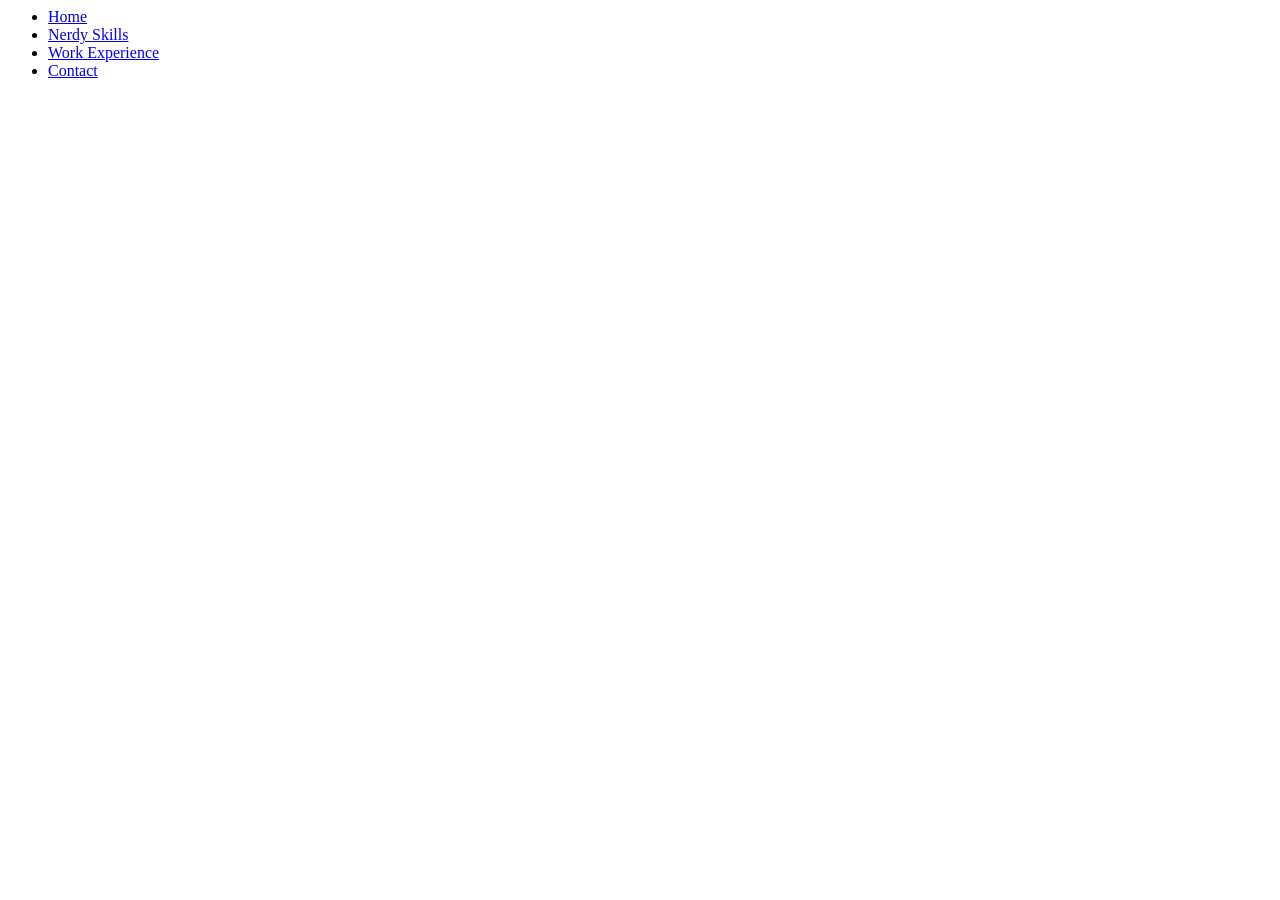
==== index.html @ bbdbf3ef "testing" ====
<html>
  <head>
    <title>Zen Wong - github.com</title>
    <link rel="stylesheet" href="/css/style.css" />
  </head>
  <body>
    <ul id="nav">
      <li><a href="/home">Home</a></li>
      <li><a href="/home">Nerdy Skills</a></li>
      <li><a href="/home">Work Experience</a></li>
      <li><a href="/home">Contact</a></li>
    </ul>

    <div id="content"></div>

    <script src="/js/jquery.js"></script>
    <script src="/js/main.js"></script>
  </body>
</html>
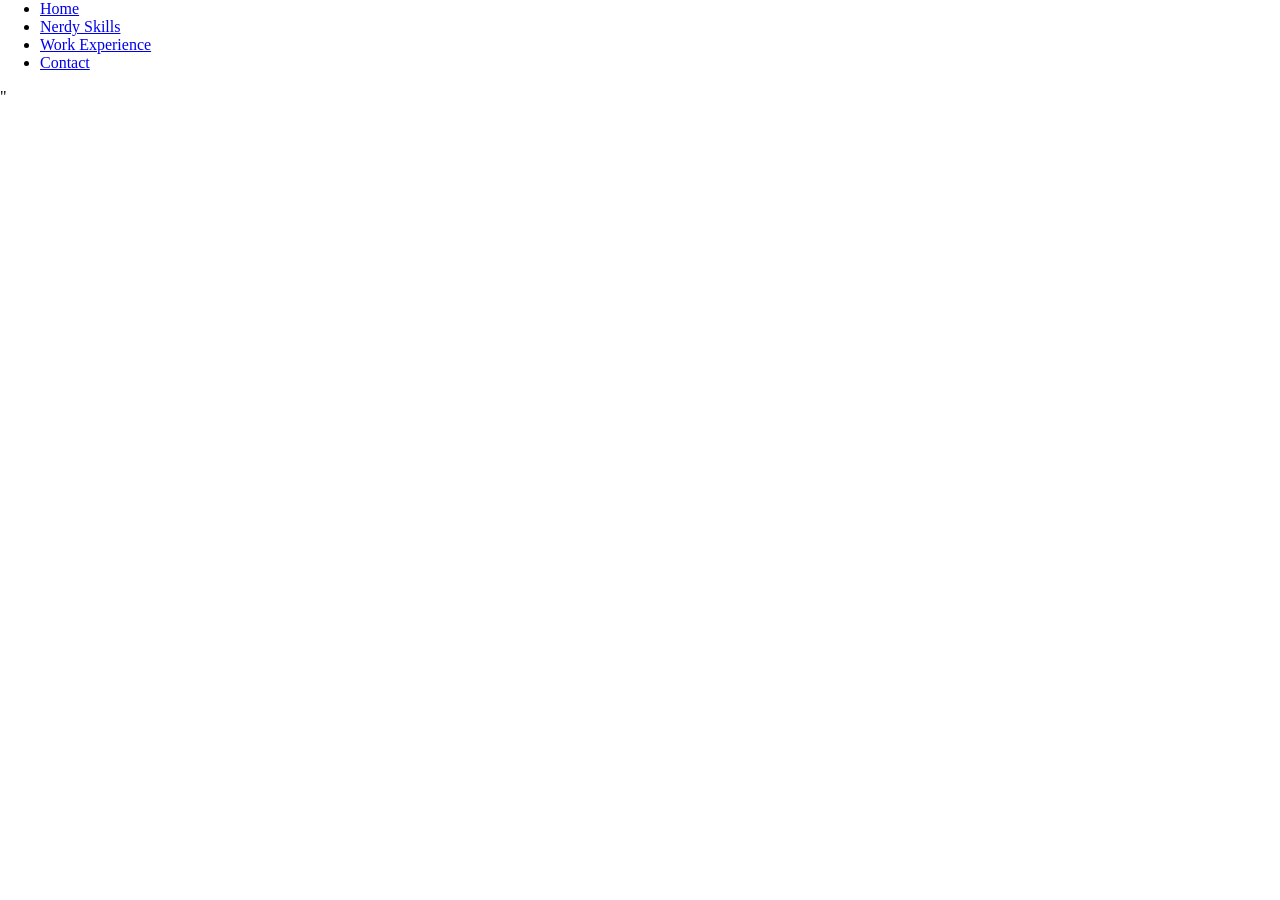
==== commit bfc91442: "testing" ====
--- a/index.html
+++ b/index.html
@@ -12,8 +12,7 @@
     </ul>
 
     <div id="content"></div>
-
-    <script src="/js/jquery.js"></script>
+    <script src="//ajax.googleapis.com/ajax/libs/jquery/1.7.2/jquery.min.js"></script>"
     <script src="/js/main.js"></script>
   </body>
 </html>
--- a/css/style.css
+++ b/css/style.css
@@ -0,0 +1,3 @@
+body{
+  margin: 0;
+}
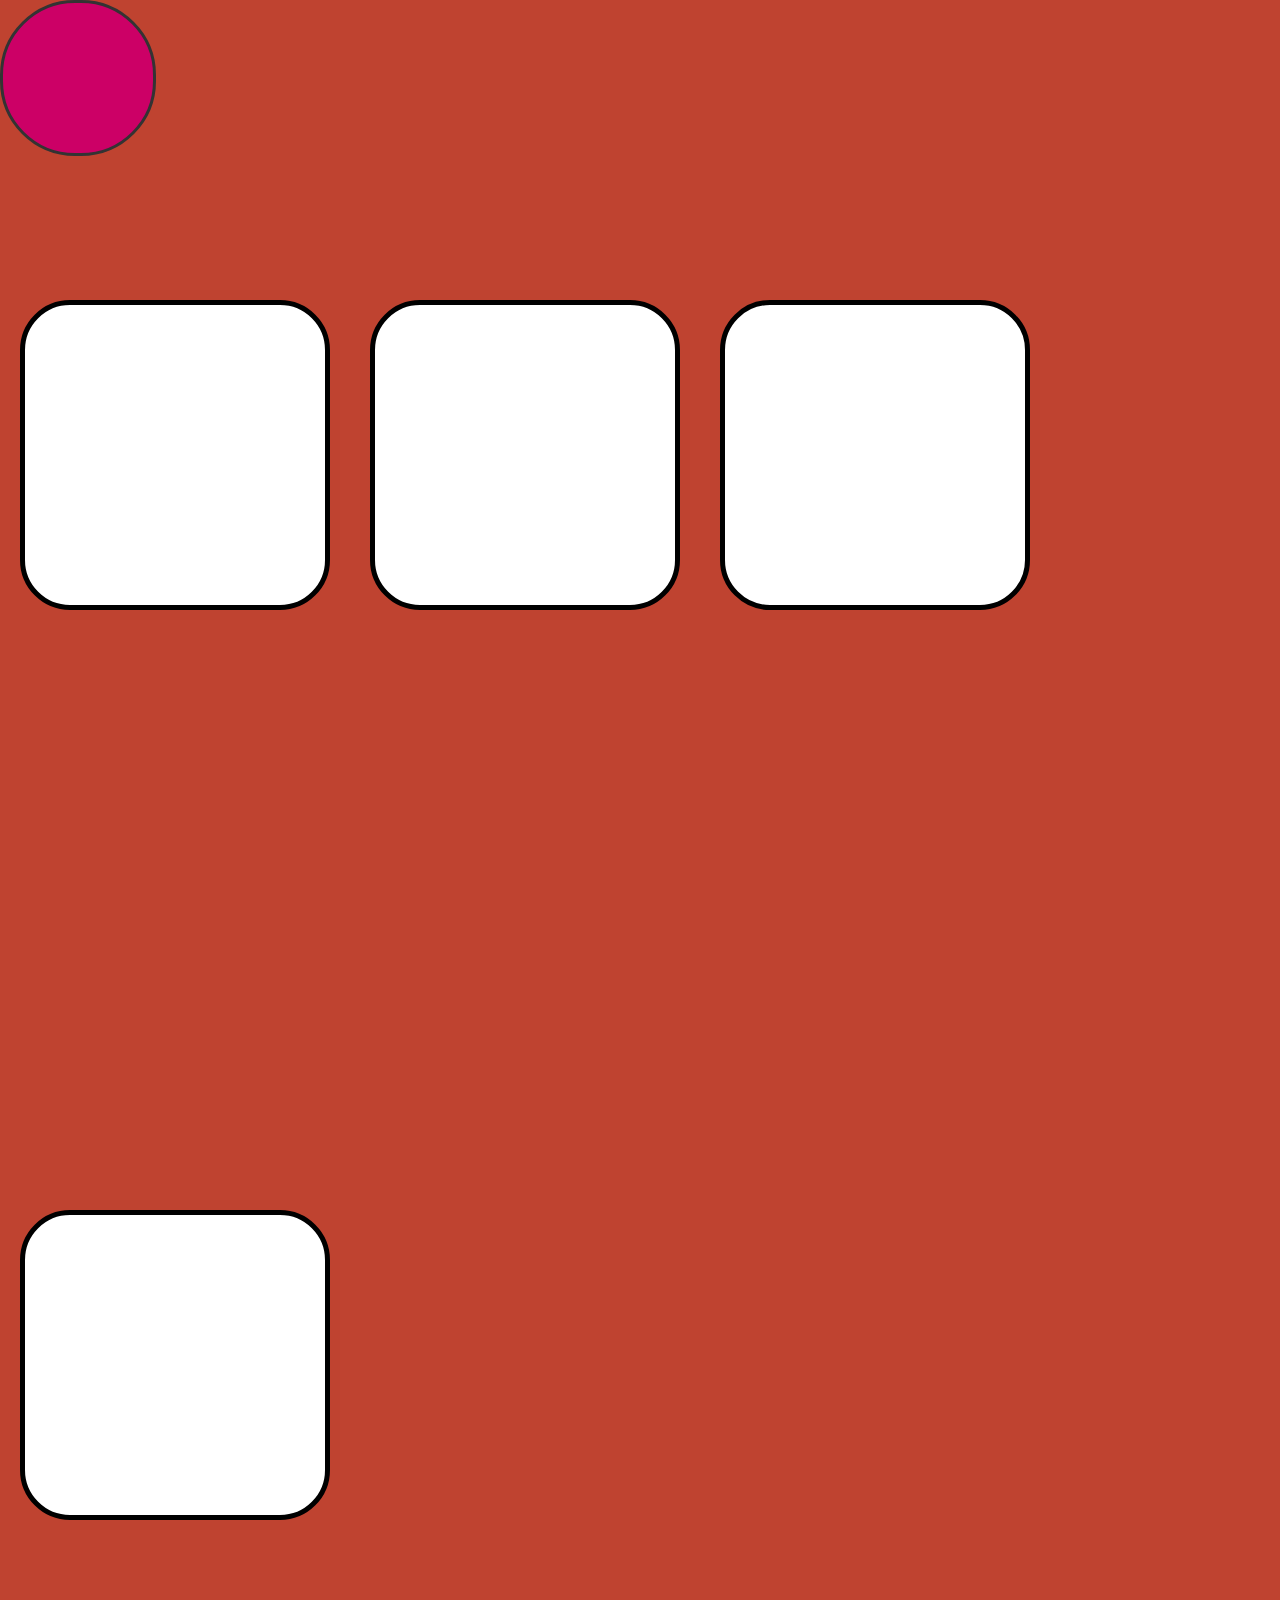
==== commit e4b36560: "testing" ====
--- a/index.html
+++ b/index.html
@@ -4,15 +4,15 @@
     <link rel="stylesheet" href="/css/style.css" />
   </head>
   <body>
-    <ul id="nav">
-      <li><a href="/home">Home</a></li>
-      <li><a href="/home">Nerdy Skills</a></li>
-      <li><a href="/home">Work Experience</a></li>
-      <li><a href="/home">Contact</a></li>
-    </ul>
 
-    <div id="content"></div>
-    <script src="//ajax.googleapis.com/ajax/libs/jquery/1.7.2/jquery.min.js"></script>"
+    <div class="rounded" id="info"></div>
+    <div class="rounded" id="skills"></div>
+    <div class="rounded" id="work"></div>
+    <div class="rounded" id="contact"></div>
+
+    <div class="circle"></div>
+
+    <script src="//ajax.googleapis.com/ajax/libs/jquery/1.7.2/jquery.min.js"></script>
     <script src="/js/main.js"></script>
   </body>
 </html>
--- a/css/style.css
+++ b/css/style.css
@@ -1,3 +1,33 @@
 body{
-  margin: 0;
+  margin: 0px;
+  background-color: #bf4330;
 }
+
+.rounded{
+  -moz-border-radius: 50px;
+  border-radius: 50px;
+  width: 300px;
+  height: 300px;
+  float: left;
+  margin: 300px 20px;
+  border: 5px solid black;
+  background-color: white;
+}
+
+.circle {
+ background-color: #c06;
+ border: 3px solid #333;
+ height: 150px;
+ -moz-border-radius:75px;
+ -webkit-border-radius: 75px;
+ width: 150px;
+}
+
+#info{
+}
+#work{
+}
+#skills{
+}
+#contact{
+}
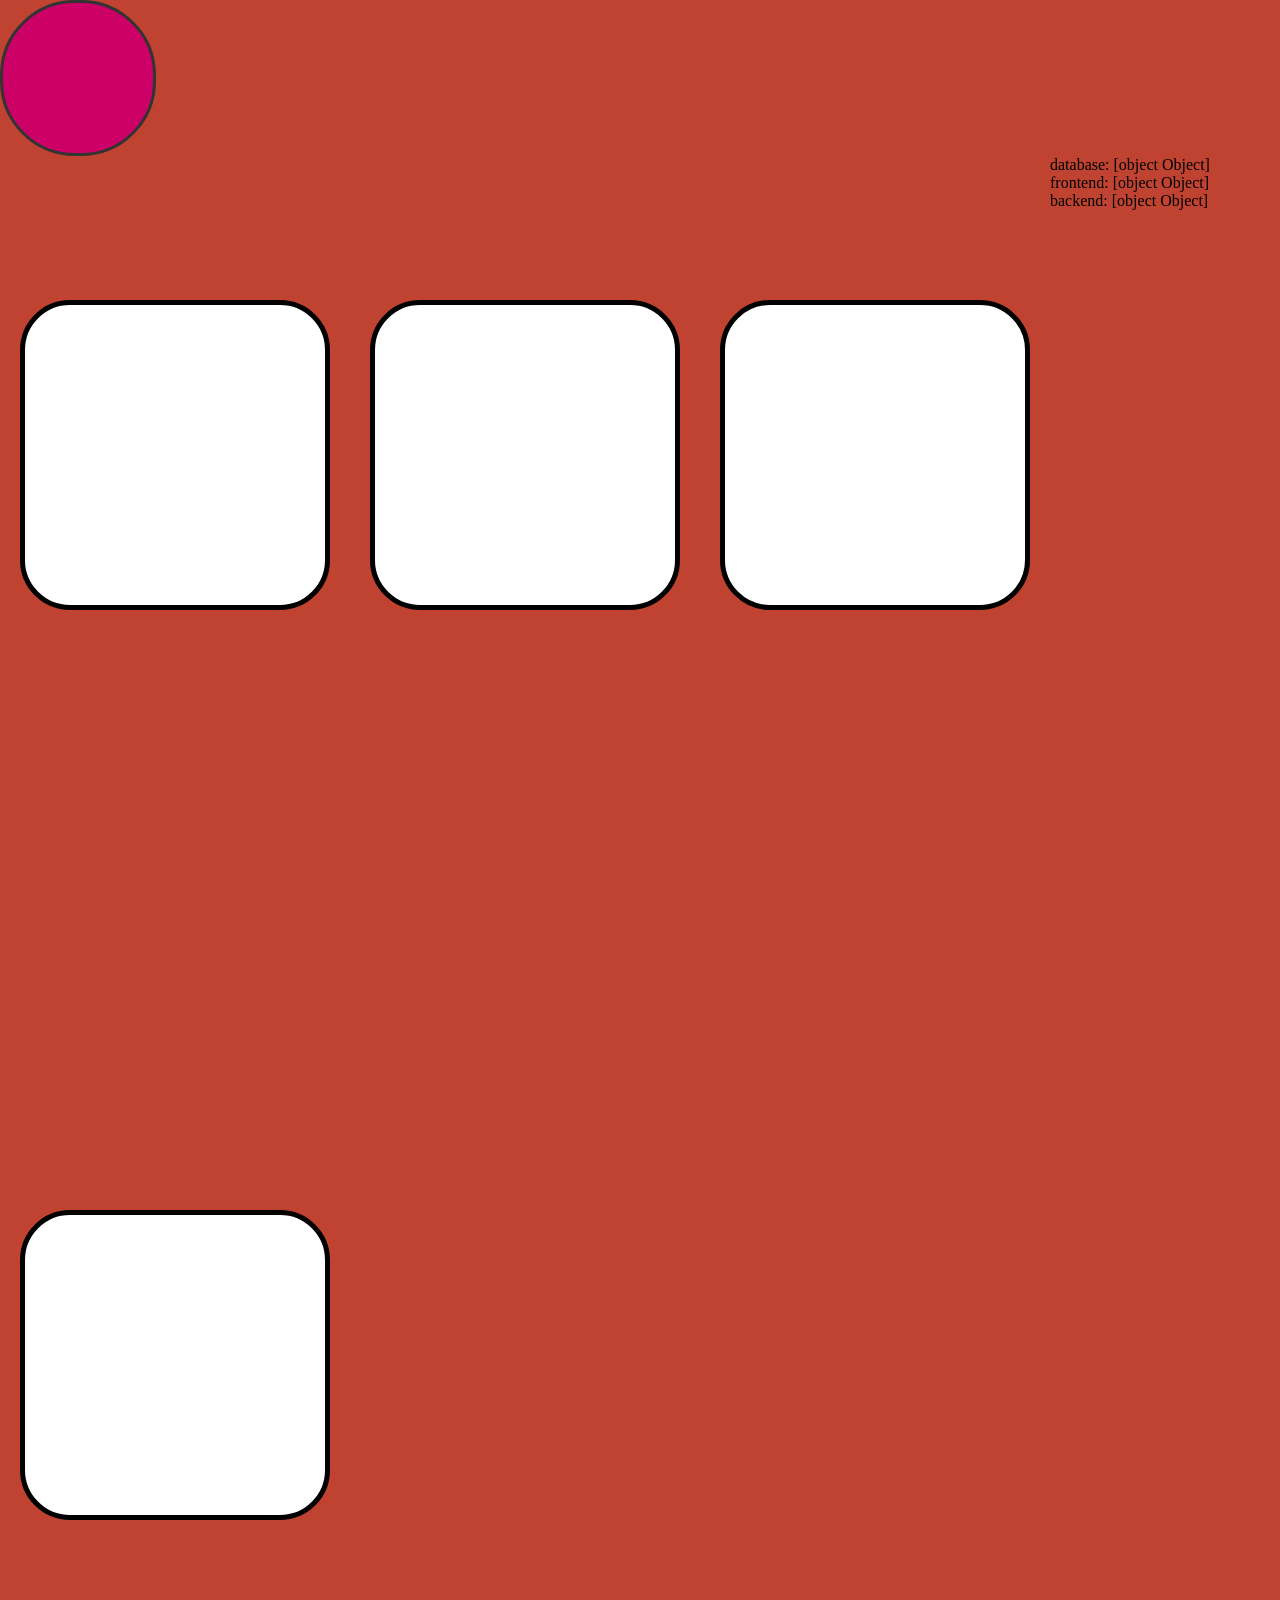
==== commit 41443492: "testing" ====
--- a/index.html
+++ b/index.html
@@ -11,8 +11,28 @@
     <div class="rounded" id="contact"></div>
 
     <div class="circle"></div>
+    <div id="log"></div>
 
+  </body>
     <script src="//ajax.googleapis.com/ajax/libs/jquery/1.7.2/jquery.min.js"></script>
     <script src="/js/main.js"></script>
-  </body>
+    <script src="/js/skills.js"></script>
+
+    <script>
+
+      function dump(data){
+	for(var k in data){
+	  var v = data[k];
+	  document.getElementById('log').innerHTML += k + ': ' + v + '<br>';
+	}
+      }
+
+      $(document).ready(function(){
+	//document.getElementById('log').innerHTML = JSON.stringify(skills);
+	//console.log(skills);
+	dump(skills);
+      });
+
+
+    </script>
 </html>
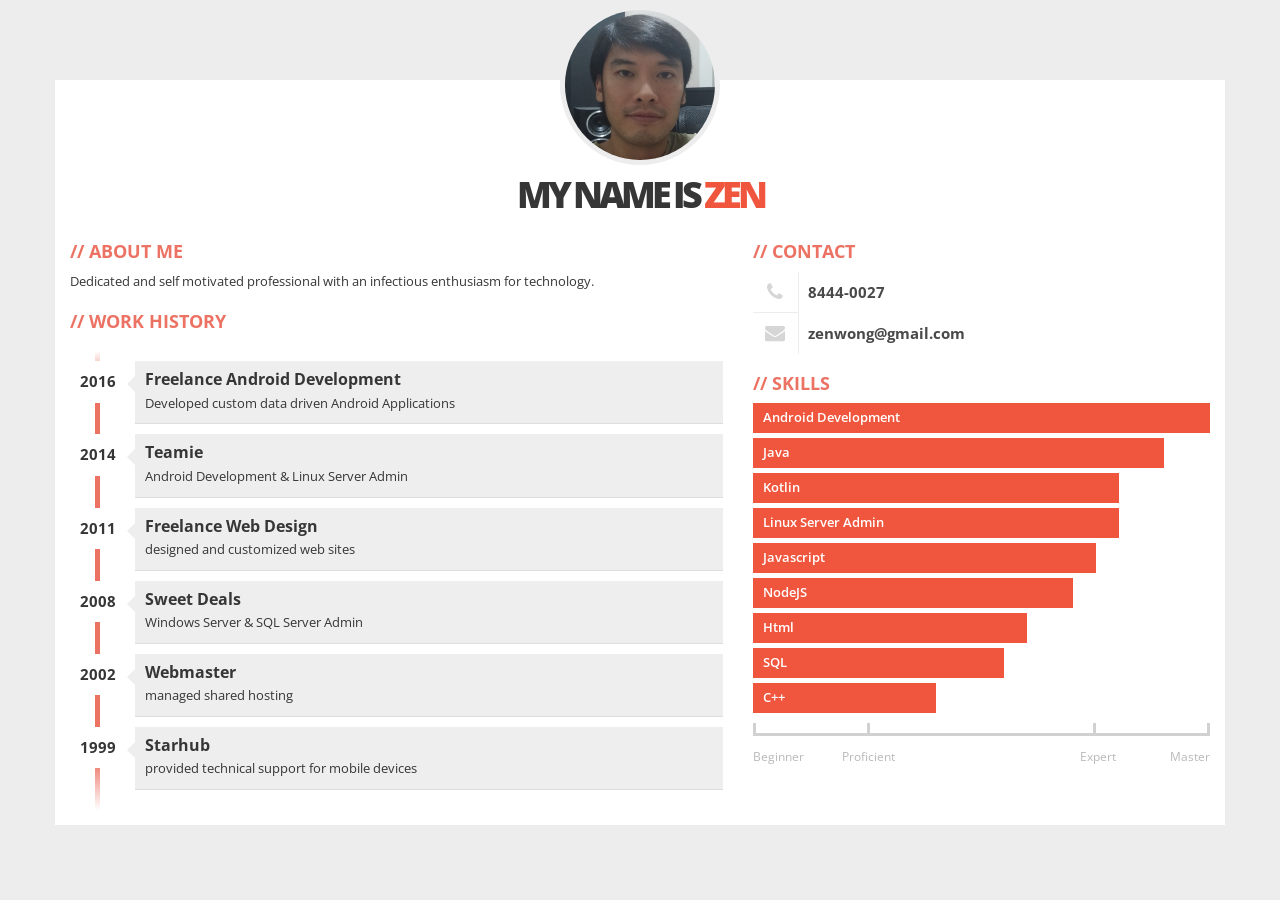
==== commit 7c9d9e0c: "changed to new resume design" ====
--- a/index.html
+++ b/index.html
@@ -1,38 +1,122 @@
-<html>
+<!DOCTYPE html>
+<html lang="en">
   <head>
-    <title>Zen Wong - github.com</title>
-    <link rel="stylesheet" href="/css/style.css" />
+    <meta charset="utf-8">
+    <meta http-equiv="X-UA-Compatible" content="IE=edge,chrome=1" />
+    <meta name="viewport" content="width=device-width, initial-scale=1">
+    <title>Zen's Resume</title>
+    <link href="https://maxcdn.bootstrapcdn.com/bootstrap/3.3.7/css/bootstrap.min.css" rel="stylesheet">
+    <link href="https://maxcdn.bootstrapcdn.com/font-awesome/4.6.3/css/font-awesome.min.css" rel="stylesheet">
+    <link href="css/main.css" rel="stylesheet">
+    <!--[if lt IE 9]>
+      <script src="js/html5shiv.js"></script>
+    <![endif]-->
   </head>
   <body>
-
-    <div class="rounded" id="info"></div>
-    <div class="rounded" id="skills"></div>
-    <div class="rounded" id="work"></div>
-    <div class="rounded" id="contact"></div>
-
-    <div class="circle"></div>
-    <div id="log"></div>
-
+    <div class="container">
+      <div class="row">
+        <div class="col-xs-12">
+          <div id="photo-header" class="text-center">
+            <div id="photo">
+              <img src="profile-01.jpg" alt="avatar">
+            </div>
+            <div id="text-header">
+              <h1>My name is <span>Zen</span></h1>
+            </div>
+          </div>
+        </div>
+      </div>
+      <div class="row">
+        <div class="col-xs-12 col-sm-7">
+          <div class="box">
+            <h2>About Me</h2>
+            <p>Dedicated and self motivated professional with an infectious enthusiasm for technology.</p>
+          </div>
+          <div class="box">
+            <h2>Work History</h2>
+            <ul id="education" class="clearfix">
+              <li>
+                <div class="year pull-left">2016</div>
+                <div class="description pull-right">
+                  <h3>Freelance Android Development</h3>
+									<p>Developed custom data driven Android Applications</p>
+                </div>
+              </li>
+              <li>
+                <div class="year pull-left">2014</div>
+                <div class="description pull-right">
+									<h3>Teamie</h3>
+                  <p>Android Development & Linux Server Admin</p>
+                </div>
+              </li>
+              <li>
+                <div class="year pull-left">2011</div>
+                <div class="description pull-right">
+                  <h3>Freelance Web Design</h3>
+									<p>designed and customized web sites</p>
+                </div>
+              </li>
+              <li>
+                <div class="year pull-left">2008</div>
+                <div class="description pull-right">
+									<h3>Sweet Deals</h3>
+                  <p>Windows Server & SQL Server Admin</p>
+                </div>
+              </li>
+              <li>
+                <div class="year pull-left">2002</div>
+                <div class="description pull-right">
+									<h3>Webmaster</h3>
+                  <p>managed shared hosting</p>
+                </div>
+              </li>
+              <li>
+                <div class="year pull-left">1999</div>
+                <div class="description pull-right">
+									<h3>Starhub</h3>
+                  <p>provided technical support for mobile devices</p>
+                </div>
+              </li>
+            </ul>
+          </div>
+        </div>
+        <div class="col-xs-12 col-sm-5">
+          <div class="box clearfix">
+            <h2>Contact</h2>
+            <div class="contact-item">
+              <div class="icon pull-left text-center"><span class="fa fa-phone fa-fw"></span></div>
+              <div class="title only pull-right">8444-0027</div>
+            </div>
+            <div class="contact-item">
+              <div class="icon pull-left text-center"><span class="fa fa-envelope fa-fw"></span></div>
+              <div class="title only pull-right">zenwong@gmail.com</div>
+            </div>
+          </div>
+          <div class="box">
+            <h2>Skills</h2>
+            <div class="skills">
+              <div class="item-skills" data-percent="1.00">Android Development</div>
+              <div class="item-skills" data-percent="0.90">Java</div>
+              <div class="item-skills" data-percent="0.80">Kotlin</div>
+              <div class="item-skills" data-percent="0.80">Linux Server Admin</div>
+              <div class="item-skills" data-percent="0.75">Javascript</div>
+              <div class="item-skills" data-percent="0.70">NodeJS</div>
+              <div class="item-skills" data-percent="0.60">Html</div>
+              <div class="item-skills" data-percent="0.55">SQL</div>
+              <div class="item-skills" data-percent="0.40">C++</div>
+              <div class="skills-legend clearfix">
+                <div class="legend-left legend">Beginner</div>
+                <div class="legend-left legend"><span>Proficient</span></div>
+                <div class="legend-right legend"><span>Expert</span></div>
+                <div class="legend-right legend">Master</div>
+              </div>
+            </div>
+          </div>
+        </div>
+      </div>
+    </div>
+		<script   src="https://code.jquery.com/jquery-3.1.0.min.js"   integrity="sha256-cCueBR6CsyA4/9szpPfrX3s49M9vUU5BgtiJj06wt/s="   crossorigin="anonymous"></script>
+    <script src="https://maxcdn.bootstrapcdn.com/bootstrap/3.3.7/js/bootstrap.min.js"></script>
+    <script src="js/scripts.js"></script>
   </body>
-    <script src="//ajax.googleapis.com/ajax/libs/jquery/1.7.2/jquery.min.js"></script>
-    <script src="/js/main.js"></script>
-    <script src="/js/skills.js"></script>
-
-    <script>
-
-      function dump(data){
-	for(var k in data){
-	  var v = data[k];
-	  document.getElementById('log').innerHTML += k + ': ' + v + '<br>';
-	}
-      }
-
-      $(document).ready(function(){
-	//document.getElementById('log').innerHTML = JSON.stringify(skills);
-	//console.log(skills);
-	dump(skills);
-      });
-
-
-    </script>
 </html>
--- a/css/main.css
+++ b/css/main.css
@@ -0,0 +1,347 @@
+/*******************************************
+3ColorResume
+Author: office@kamsolutions.pl
+*******************************************/
+/*******************************************
+FONTS
+*******************************************/
+@import url(http://fonts.googleapis.com/css?family=Open+Sans:400,600,700,800);
+/*******************************************
+SETTINGS
+*******************************************/
+@charset "utf-8";
+@-webkit-viewport   { width: device-width; }
+@-moz-viewport      { width: device-width; }
+@-ms-viewport       { width: device-width; }
+@-o-viewport        { width: device-width; }
+@viewport           { width: device-width; }
+/*******************************************
+BODY
+*******************************************/
+body{
+  font-family: 'Open Sans', Arial, Tahoma;
+  font-weight: 400;
+  font-size: 1em;
+  color: #363636;
+  background: #ededed;
+}
+/*******************************************
+CONTAINER
+*******************************************/
+.container{
+  margin-top: 80px;
+  margin-bottom: 15px;
+  background: #fff;
+}
+/*******************************************
+PHOTO (AVATAR)
+*******************************************/
+#photo-header{
+  margin-top: -75px;
+}
+#photo{
+  width: 160px;
+  height: 160px;
+  border-radius: 50%;
+  overflow: hidden;
+  padding: 5px;
+  background: #ededed;
+  display: inline-block;
+}
+#photo img{
+  width: 150px;
+  height: 150px;
+  border-radius: 50%;
+}
+#text-header h1{
+  margin: 0;
+  padding: 0;
+  font-size: 2.4em;
+  font-weight: 700;
+  text-transform: uppercase;
+  letter-spacing: -1px;
+}
+#text-header h1::first-line{
+  font-size: 1.5em;
+  letter-spacing: -4px;
+  font-weight: 800;
+  line-height: 1.5em;
+}
+#text-header h1 span{
+  color: #F0563D;
+}
+#text-header h1 sup{
+  opacity: 0.5;
+}
+/*******************************************
+DEFAULT BOX
+*******************************************/
+.box{
+  margin-bottom: 15px;
+}
+.box h2{
+  color: #EC7263;
+  font-size: 1.8em;
+  font-weight: 700;
+  text-transform: uppercase;
+}
+.box h2:before{
+  content: '//';
+  margin-right: 5px;
+}
+.box p{
+  font-size: 1.3em;
+  line-height: 1.5em;
+}
+/*******************************************
+EDUCATION
+*******************************************/
+#education{
+  margin-top: 20px;
+  position: relative;
+  padding: 1em 0;
+  list-style: none;
+}
+#education:before {
+  width: 5px;
+  height: 100%;
+  position: absolute;
+  left: 25px;
+  top: 0;
+  content: ' ';
+  display: block;
+  background: #ec7263;
+  background: -moz-linear-gradient(top,  #ffffff 0%, #ec7263 7%, #ec7263 89%, #ffffff 100%);
+  background: -webkit-gradient(linear, left top, left bottom, color-stop(0%,#ffffff), color-stop(7%,#ec7263), color-stop(89%,#ec7263), color-stop(100%,#ffffff));
+  background: -webkit-linear-gradient(top,  #ffffff 0%,#ec7263 7%,#ec7263 89%,#ffffff 100%);
+  background: -o-linear-gradient(top,  #ffffff 0%,#ec7263 7%,#ec7263 89%,#ffffff 100%);
+  background: -ms-linear-gradient(top,  #ffffff 0%,#ec7263 7%,#ec7263 89%,#ffffff 100%);
+  background: linear-gradient(to bottom,  #ffffff 0%,#ec7263 7%,#ec7263 89%,#ffffff 100%);
+  filter: progid:DXImageTransform.Microsoft.gradient( startColorstr='#ffffff', endColorstr='#ffffff',GradientType=0 );
+}
+#education li{
+  width: 100%;
+  z-index: 2;
+  position: relative;
+  float: left;
+}
+#education .year{
+  width: 10%;
+  background: #fff;
+  padding: 10px;
+  font-size: 1.5em;
+  font-weight: 700;
+  display: inline-block;
+}
+#education .description{
+  width: 80%;
+  display: inline-block;
+  background: #eee;
+  margin-bottom: 10px;
+  position: relative;
+  padding: 10px 10px 0 10px;
+  border-bottom: 1px solid #ddd;
+}
+#education .description:after {
+  content: '';
+  position: absolute;
+  top: 15px;
+  right: 0;
+  left: -16px;
+  height: 0;
+  width: 0;
+  border: solid transparent;
+  border-right-color: #eee;
+  border-width: 8px;
+  pointer-events: none;
+}
+#education .description h3{
+  font-size: 1.6em;
+  margin: 0;
+  padding: 0;
+  font-weight: 700;
+}
+#education .description p{
+  font-size: 1.3em;
+  margin-top: 5px;
+  padding: 0;
+}
+/*******************************************
+EXPERIENCES
+*******************************************/
+.job{
+  margin-bottom: 15px;
+}
+.job .where{
+  font-size: 1.4em;
+  font-weight: bold;
+}
+.job .year{
+  font-size: 1.3em;
+  opacity: 0.7;
+}
+.job .profession{
+  font-size: 1.6em;
+  font-weight: bold;
+}
+.job .description{
+  font-size: 1.2em;
+  line-height: 1.5em;
+}
+/*******************************************
+CONTACT
+*******************************************/
+.contact-item{
+  width: 100%;
+  float: left;
+}
+.contact-item .icon{
+  padding: 10px;
+  border-right: 1px solid #aaa;
+  border-bottom: 1px solid #aaa;
+  opacity: 0.2;
+}
+.contact-item:last-child .icon{
+  border-bottom: none;
+}
+.contact-item .fa{
+  font-size: 2em;
+}
+.contact-item .title{
+  width: 80%;
+  width: calc(100% - 55px);
+  font-size: 1.5em;
+  font-weight: 700;
+  opacity: 0.9;
+}
+.contact-item .title.only{
+  margin-top: 10px;
+}
+.contact-item .description{
+  width: 80%;
+  width: calc(100% - 55px);
+  font-size: 1.2em;
+  opacity: 0.7;
+}
+/*******************************************
+SKILLS
+*******************************************/
+.item-skills{
+  height: 30px;
+  background: #F0563D;
+  color: #fff;
+  padding: 5px 10px;
+  margin-bottom: 5px;
+  white-space: nowrap;
+  overflow: hidden;
+  text-overflow: ellipsis;
+  font-size: 1.3em;
+  font-weight: 600;
+}
+.skills-legend{
+  margin-top: 20px;
+  opacity: 0.8;
+}
+.skills-legend:before{
+  width: 100%;
+  height: 3px;
+  position: relative;
+  content: ' ';
+  display: block;
+  margin-bottom: -13px;
+  background: #c6c6c6;
+}
+.skills-legend div{
+  width: 25%;
+  display: inline-block;
+  font-size: 1.2em;
+  color: #a9a9a9;
+  float: left;
+}
+.legend:before{
+  width: 3px;
+  height: 10px;
+  position: relative;
+  content: ' ';
+  display: block;
+  margin: auto;
+  margin-bottom: 15px;
+  background: #c6c6c6;
+}
+.legend-left.legend:before{
+  margin-left: 0;
+}
+.legend-right.legend:before{
+  margin-right: 0;
+}
+.legend-left:nth-child(2) span{
+  margin-left: -25px;
+}
+.legend-right:nth-child(3) span{
+  margin-right: -20px;
+}
+.legend-right{
+  text-align: right;
+}
+/*******************************************
+LANGUAGES
+*******************************************/
+#language-skills .skill{
+  font-size: 1.3em;
+  margin: 10px 0;
+  padding-bottom: 10px;
+  border-bottom: 1px solid #eee;
+}
+#language-skills .skill .icons{
+  width: 111px;
+  height: 14px;
+  background: url(../img/star-grey.png) no-repeat;
+}
+#language-skills .skill .icons-red{
+  background: url(../img/star-red.png) no-repeat;
+}
+/*******************************************
+HOBBIES
+*******************************************/
+.hobby{
+  color: #fff;
+  display: inline-block;
+  margin-right: 5px;
+  margin-bottom: 5px;
+  padding: 5px 5px 5px 25px;
+  background: #A75265;
+  position: relative;
+  font-size: 1.2em;
+}
+.hobby:before{
+  content: "\f004";
+  font-family: FontAwesome;
+  font-style: normal;
+  font-weight: normal;
+  position: absolute;
+  top: 6px;
+  left: 7px;
+}
+/*******************************************
+MEDIA
+*******************************************/
+@media (min-width: 500px) {
+  #education .description{
+    width: 85%;
+  }
+}
+@media (min-width: 768px) {
+  #education .description{
+    width: 85%;
+  }
+}
+@media (min-width: 992px) {
+  #education .description{
+    width: 87%;
+  }
+}
+@media (min-width: 1200px) {
+  #education .description{
+    width: 90%;
+  }
+}
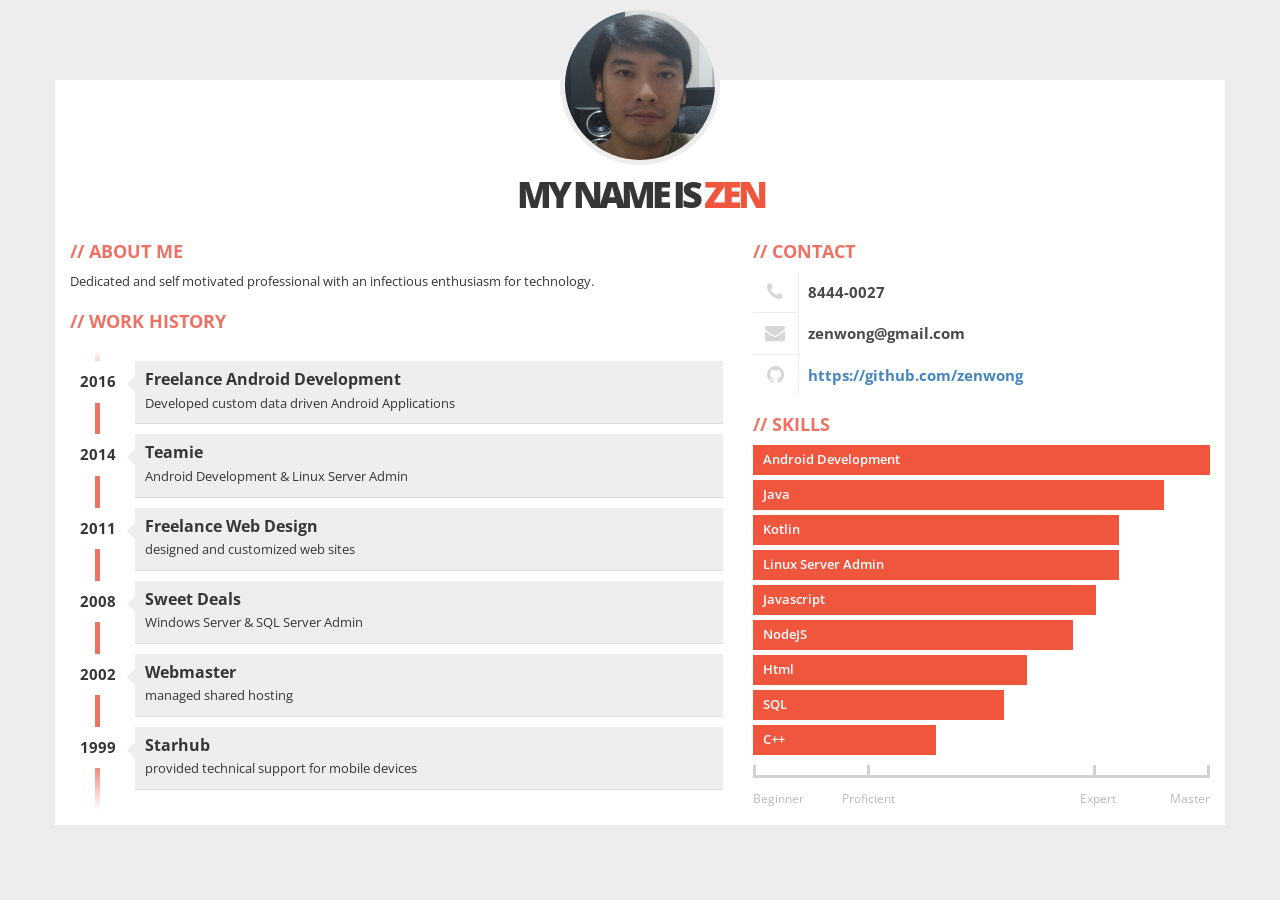
==== commit 8717460b: "added github profile" ====
--- a/index.html
+++ b/index.html
@@ -91,6 +91,10 @@
               <div class="icon pull-left text-center"><span class="fa fa-envelope fa-fw"></span></div>
               <div class="title only pull-right">zenwong@gmail.com</div>
             </div>
+            <div class="contact-item">
+              <div class="icon pull-left text-center"><span class="fa fa-github fa-fw"></span></div>
+              <div class="title only pull-right"><a href="https://github.com/zenwong">https://github.com/zenwong</a></div>
+            </div>
           </div>
           <div class="box">
             <h2>Skills</h2>
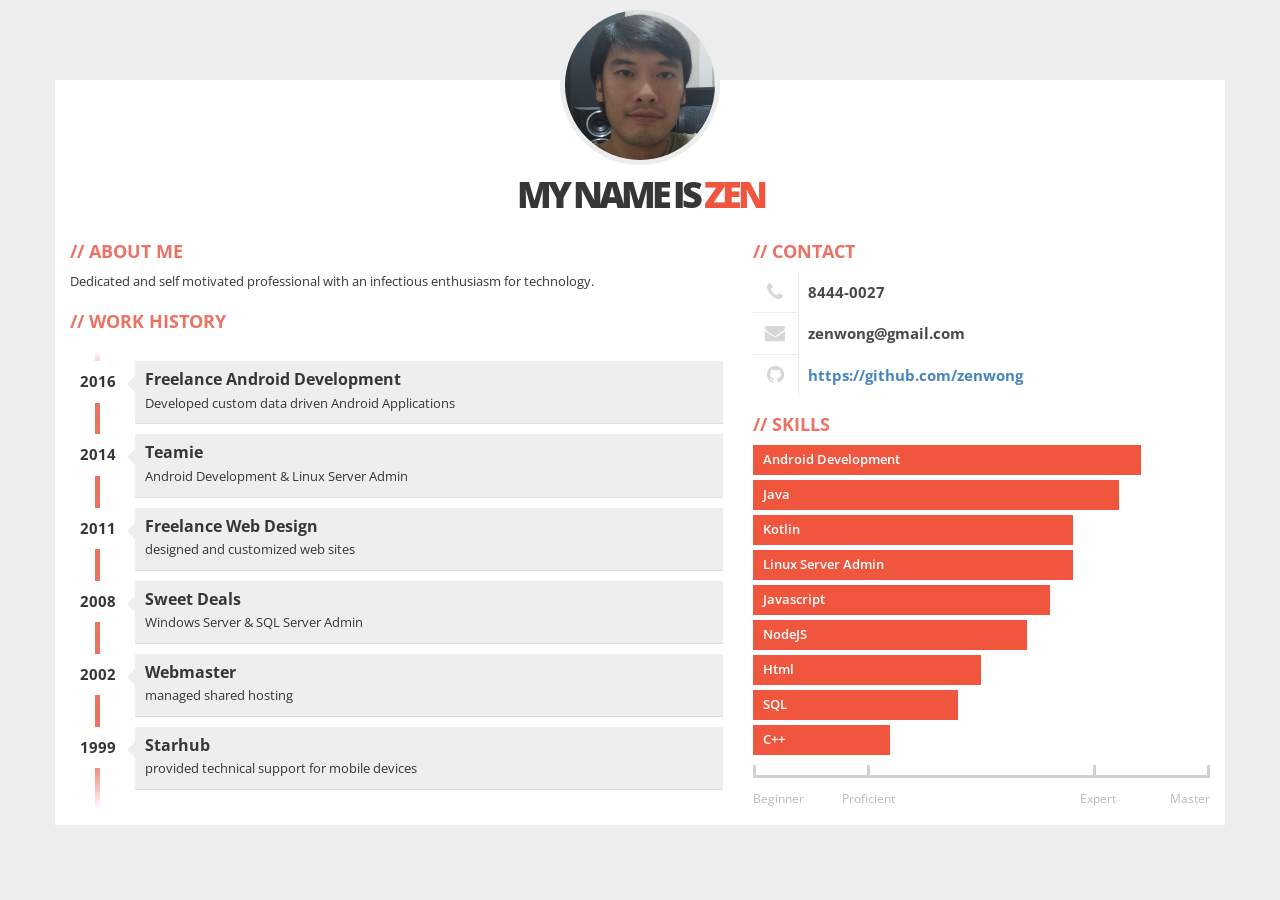
==== commit e78f337e: "adjusted weights" ====
--- a/index.html
+++ b/index.html
@@ -99,15 +99,15 @@
           <div class="box">
             <h2>Skills</h2>
             <div class="skills">
-              <div class="item-skills" data-percent="1.00">Android Development</div>
-              <div class="item-skills" data-percent="0.90">Java</div>
-              <div class="item-skills" data-percent="0.80">Kotlin</div>
-              <div class="item-skills" data-percent="0.80">Linux Server Admin</div>
-              <div class="item-skills" data-percent="0.75">Javascript</div>
-              <div class="item-skills" data-percent="0.70">NodeJS</div>
-              <div class="item-skills" data-percent="0.60">Html</div>
-              <div class="item-skills" data-percent="0.55">SQL</div>
-              <div class="item-skills" data-percent="0.40">C++</div>
+              <div class="item-skills" data-percent="0.85">Android Development</div>
+              <div class="item-skills" data-percent="0.80">Java</div>
+              <div class="item-skills" data-percent="0.70">Kotlin</div>
+              <div class="item-skills" data-percent="0.70">Linux Server Admin</div>
+              <div class="item-skills" data-percent="0.65">Javascript</div>
+              <div class="item-skills" data-percent="0.60">NodeJS</div>
+              <div class="item-skills" data-percent="0.50">Html</div>
+              <div class="item-skills" data-percent="0.45">SQL</div>
+              <div class="item-skills" data-percent="0.30">C++</div>
               <div class="skills-legend clearfix">
                 <div class="legend-left legend">Beginner</div>
                 <div class="legend-left legend"><span>Proficient</span></div>
